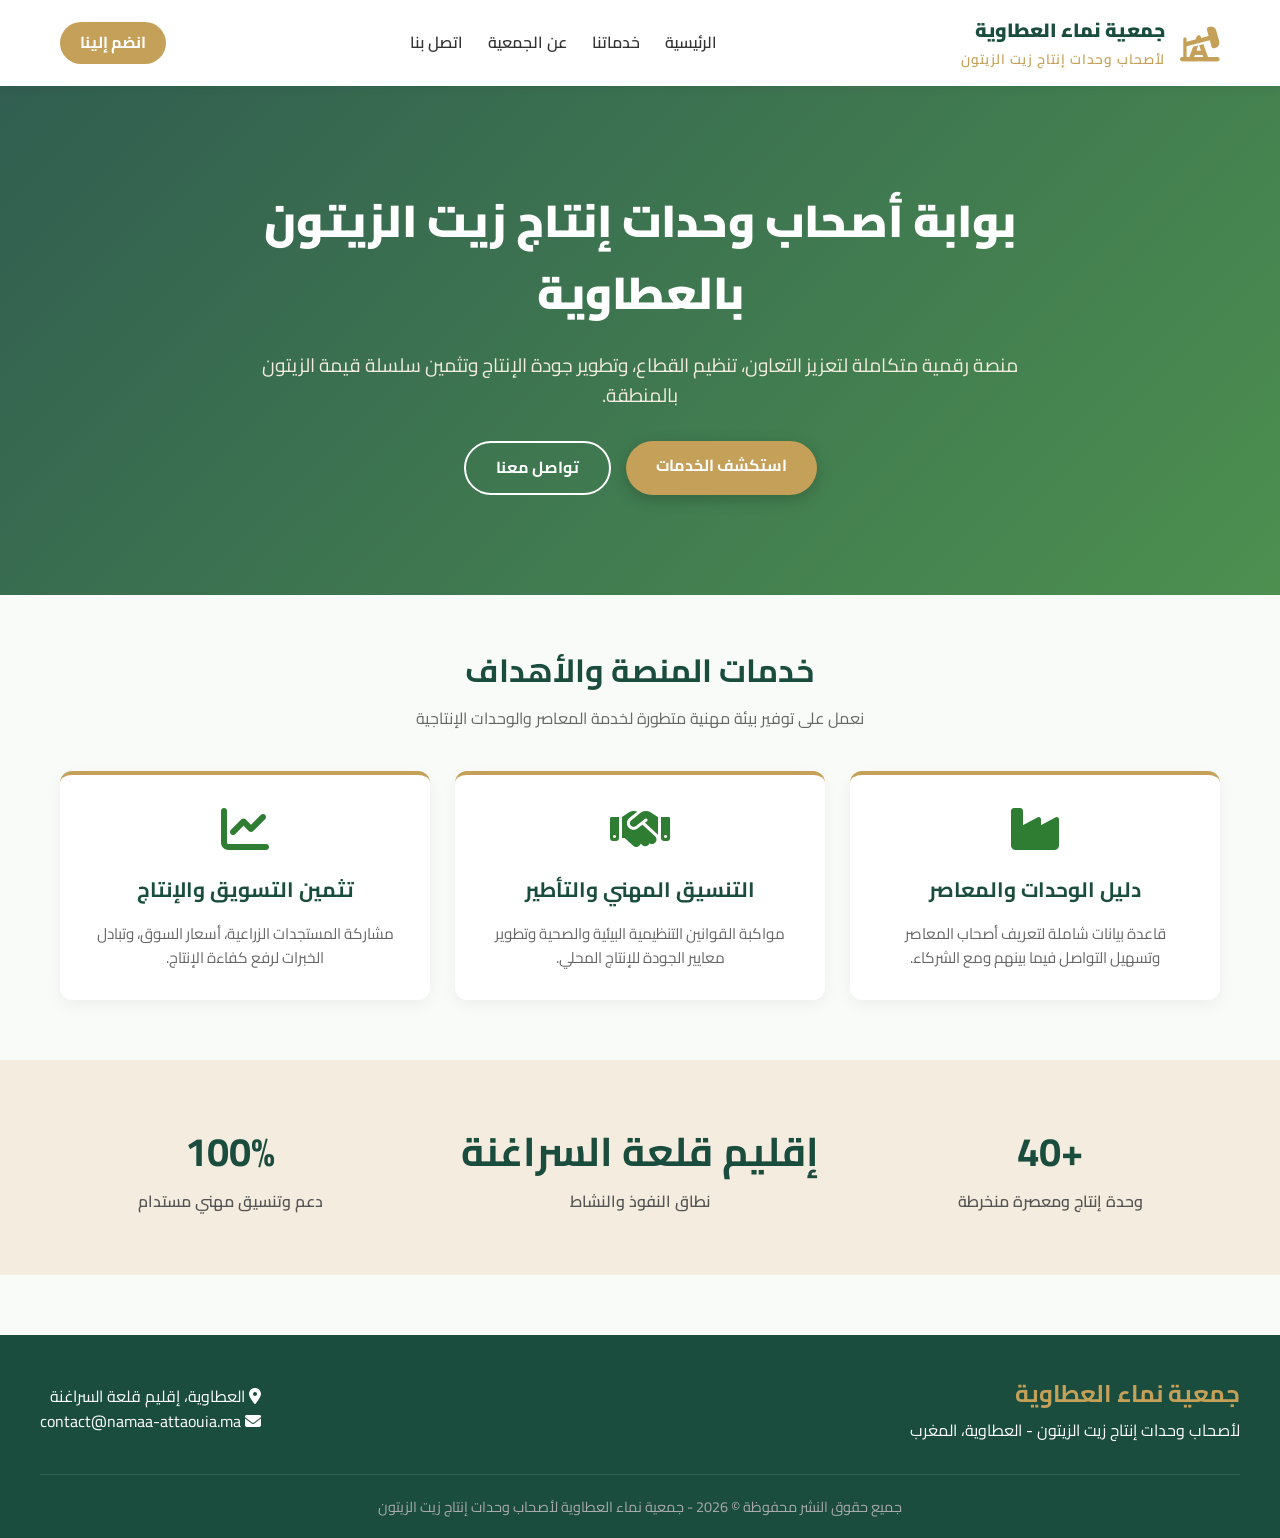
==== index.html @ 3c9af366 "Create index.html" ====
<!DOCTYPE html>
<html lang="ar" dir="rtl">
<head>
    <meta charset="UTF-8">
    <meta name="viewport" content="width=device-width, initial-scale=1.0">
    <title>جمعية نماء العطاوية لأصحاب وحدات إنتاج زيت الزيتون</title>
    <!-- مكتبة الأيقونات FontAwesome -->
    <link rel="stylesheet" href="https://cdnjs.cloudflare.com/ajax/libs/font-awesome/6.4.0/css/all.min.css">
    <!-- خطوط جوجل العربية (Cairo) -->
    <link href="https://fonts.googleapis.com/css2?family=Cairo:wght@400;600;700;900&display=swap" rel="stylesheet">
    <style>
        :root {
            --primary-green: #1b4d3e;
            --light-green: #2e7d32;
            --accent-gold: #c5a059;
            --light-gold: #f4ecdf;
            --bg-light: #f9fbf9;
            --text-dark: #333333;
            --white: #ffffff;
        }

        * {
            margin: 0;
            padding: 0;
            box-sizing: border-box;
            font-family: 'Cairo', sans-serif;
        }

        body {
            background-color: var(--bg-light);
            color: var(--text-dark);
            line-height: 1.6;
        }

        /* شريط التنقل العلوي */
        header {
            background: var(--white);
            box-shadow: 0 2px 10px rgba(0,0,0,0.05);
            position: sticky;
            top: 0;
            z-index: 1000;
        }

        .navbar {
            max-width: 1200px;
            margin: 0 auto;
            display: flex;
            justify-content: space-between;
            align-items: center;
            padding: 15px 20px;
        }

        .logo-area {
            display: flex;
            align-items: center;
            gap: 15px;
        }

        .logo-icon {
            font-size: 2.2rem;
            color: var(--accent-gold);
        }

        .logo-text h1 {
            font-size: 1.2rem;
            color: var(--primary-green);
            font-weight: 900;
        }

        .logo-text span {
            font-size: 0.85rem;
            color: var(--accent-gold);
            font-weight: 600;
            letter-spacing: 1px;
        }

        .nav-links {
            display: flex;
            list-style: none;
            gap: 25px;
        }

        .nav-links a {
            text-decoration: none;
            color: var(--text-dark);
            font-weight: 600;
            transition: color 0.3s;
        }

        .nav-links a:hover {
            color: var(--accent-gold);
        }

        .cta-btn {
            background-color: var(--accent-gold);
            color: var(--white);
            padding: 8px 20px;
            border-radius: 25px;
            text-decoration: none;
            font-weight: 700;
            transition: background 0.3s;
        }

        .cta-btn:hover {
            background-color: #b08d46;
        }

        /* قسم الواجهة الرئيسية (Hero Section) */
        .hero {
            background: linear-gradient(135deg, rgba(27, 77, 62, 0.9), rgba(46, 125, 50, 0.85)), url('https://images.unsplash.com/photo-1474979266404-7eaacbcd87c5?auto=format&fit=crop&w=1200&q=80') center/cover;
            color: var(--white);
            padding: 100px 20px;
            text-align: center;
        }

        .hero-content {
            max-width: 800px;
            margin: 0 auto;
        }

        .hero-content h2 {
            font-size: 2.8rem;
            margin-bottom: 20px;
            font-weight: 900;
        }

        .hero-content p {
            font-size: 1.2rem;
            margin-bottom: 30px;
            color: var(--light-gold);
        }

        .hero-buttons {
            display: flex;
            justify-content: center;
            gap: 15px;
        }

        .btn-main {
            background-color: var(--accent-gold);
            color: var(--white);
            padding: 12px 30px;
            border-radius: 30px;
            text-decoration: none;
            font-weight: 700;
            box-shadow: 0 4px 15px rgba(0,0,0,0.2);
        }

        .btn-sec {
            background-color: transparent;
            border: 2px solid var(--white);
            color: var(--white);
            padding: 12px 30px;
            border-radius: 30px;
            text-decoration: none;
            font-weight: 700;
        }

        /* قسم الخدمات والأقسام */
        .container {
            max-width: 1200px;
            margin: 50px auto;
            padding: 0 20px;
        }

        .section-title {
            text-align: center;
            margin-bottom: 40px;
        }

        .section-title h3 {
            font-size: 2rem;
            color: var(--primary-green);
            margin-bottom: 10px;
        }

        .section-title p {
            color: #666;
        }

        .grid-cards {
            display: grid;
            grid-template-columns: repeat(auto-fit, minmax(280px, 1fr));
            gap: 25px;
        }

        .card {
            background: var(--white);
            padding: 30px;
            border-radius: 12px;
            box-shadow: 0 5px 15px rgba(0,0,0,0.05);
            text-align: center;
            transition: transform 0.3s, box-shadow 0.3s;
            border-top: 4px solid var(--accent-gold);
        }

        .card:hover {
            transform: translateY(-5px);
            box-shadow: 0 8px 25px rgba(0,0,0,0.1);
        }

        .card i {
            font-size: 3rem;
            color: var(--light-green);
            margin-bottom: 20px;
        }

        .card h4 {
            font-size: 1.3rem;
            color: var(--primary-green);
            margin-bottom: 15px;
        }

        .card p {
            color: #666;
            font-size: 0.95rem;
        }

        /* قسم الإحصائيات والأخبار */
        .stats-section {
            background-color: var(--light-gold);
            padding: 60px 20px;
            margin-top: 60px;
            text-align: center;
        }

        .stats-grid {
            max-width: 1200px;
            margin: 0 auto;
            display: grid;
            grid-template-columns: repeat(auto-fit, minmax(200px, 1fr));
            gap: 30px;
        }

        .stat-item h3 {
            font-size: 2.5rem;
            color: var(--primary-green);
            margin-bottom: 5px;
        }

        .stat-item p {
            color: #555;
            font-weight: 600;
        }

        /* التذييل (Footer) */
        footer {
            background-color: var(--primary-green);
            color: var(--white);
            padding: 40px 20px 20px;
            margin-top: 60px;
        }

        .footer-content {
            max-width: 1200px;
            margin: 0 auto;
            display: flex;
            justify-content: space-between;
            align-items: center;
            flex-wrap: wrap;
            gap: 20px;
            border-bottom: 1px solid rgba(255,255,255,0.1);
            padding-bottom: 30px;
        }

        .footer-logo h2 {
            color: var(--accent-gold);
            margin-bottom: 5px;
        }

        .footer-bottom {
            text-align: center;
            padding-top: 20px;
            font-size: 0.9rem;
            color: #aaa;
        }
    </style>
</head>
<body>

    <!-- شريط التنقل -->
    <header>
        <div class="navbar">
            <div class="logo-area">
                <i class="fa-solid fa-oil-well logo-icon"></i>
                <div class="logo-text">
                    <h1>جمعية نماء العطاوية</h1>
                    <span>لأصحاب وحدات إنتاج زيت الزيتون</span>
                </div>
            </div>
            <ul class="nav-links">
                <li><a href="#">الرئيسية</a></li>
                <li><a href="#services">خدماتنا</a></li>
                <li><a href="#about">عن الجمعية</a></li>
                <li><a href="#contact">اتصل بنا</a></li>
            </ul>
            <a href="#contact" class="cta-btn">انضم إلينا</a>
        </div>
    </header>

    <!-- الواجهة الرئيسية -->
    <section class="hero">
        <div class="hero-content">
            <h2>بوابة أصحاب وحدات إنتاج زيت الزيتون بالعطاوية</h2>
            <p>منصة رقمية متكاملة لتعزيز التعاون، تنظيم القطاع، وتطوير جودة الإنتاج وتثمين سلسلة قيمة الزيتون بالمنطقة.</p>
            <div class="hero-buttons">
                <a href="#services" class="btn-main">استكشف الخدمات</a>
                <a href="#contact" class="btn-sec">تواصل معنا</a>
            </div>
        </div>
    </section>

    <!-- الأقسام والخدمات -->
    <div class="container" id="services">
        <div class="section-title">
            <h3>خدمات المنصة والأهداف</h3>
            <p>نعمل على توفير بيئة مهنية متطورة لخدمة المعاصر والوحدات الإنتاجية</p>
        </div>
        <div class="grid-cards">
            <div class="card">
                <i class="fa-solid fa-industry"></i>
                <h4>دليل الوحدات والمعاصر</h4>
                <p>قاعدة بيانات شاملة لتعريف أصحاب المعاصر وتسهيل التواصل فيما بينهم ومع الشركاء.</p>
            </div>
            <div class="card">
                <i class="fa-solid fa-handshake"></i>
                <h4>التنسيق المهني والتأطير</h4>
                <p>مواكبة القوانين التنظيمية البيئية والصحية وتطوير معايير الجودة للإنتاج المحلي.</p>
            </div>
            <div class="card">
                <i class="fa-solid fa-chart-line"></i>
                <h4>تثمين التسويق والإنتاج</h4>
                <p>مشاركة المستجدات الزراعية، أسعار السوق، وتبادل الخبرات لرفع كفاءة الإنتاج.</p>
            </div>
        </div>
    </div>

    <!-- قسم الإحصائيات -->
    <div class="stats-section">
        <div class="stats-grid">
            <div class="stat-item">
                <h3>+40</h3>
                <p>وحدة إنتاج ومعصرة منخرطة</p>
            </div>
            <div class="stat-item">
                <h3>إقليم قلعة السراغنة</h3>
                <p>نطاق النفوذ والنشاط</p>
            </div>
            <div class="stat-item">
                <h3>100%</h3>
                <p>دعم وتنسيق مهني مستدام</p>
            </div>
        </div>
    </div>

    <!-- التذييل -->
    <footer>
        <div class="footer-content" id="contact">
            <div class="footer-logo">
                <h2>جمعية نماء العطاوية</h2>
                <p>لأصحاب وحدات إنتاج زيت الزيتون - العطاوية، المغرب</p>
            </div>
            <div>
                <p><i class="fa-solid fa-location-dot"></i> العطاوية، إقليم قلعة السراغنة</p>
                <p><i class="fa-solid fa-envelope"></i> contact@namaa-attaouia.ma</p>
            </div>
        </div>
        <div class="footer-bottom">
            <p>جميع حقوق النشر محفوظة © 2026 - جمعية نماء العطاوية لأصحاب وحدات إنتاج زيت الزيتون</p>
        </div>
    </footer>

</body>
</html>
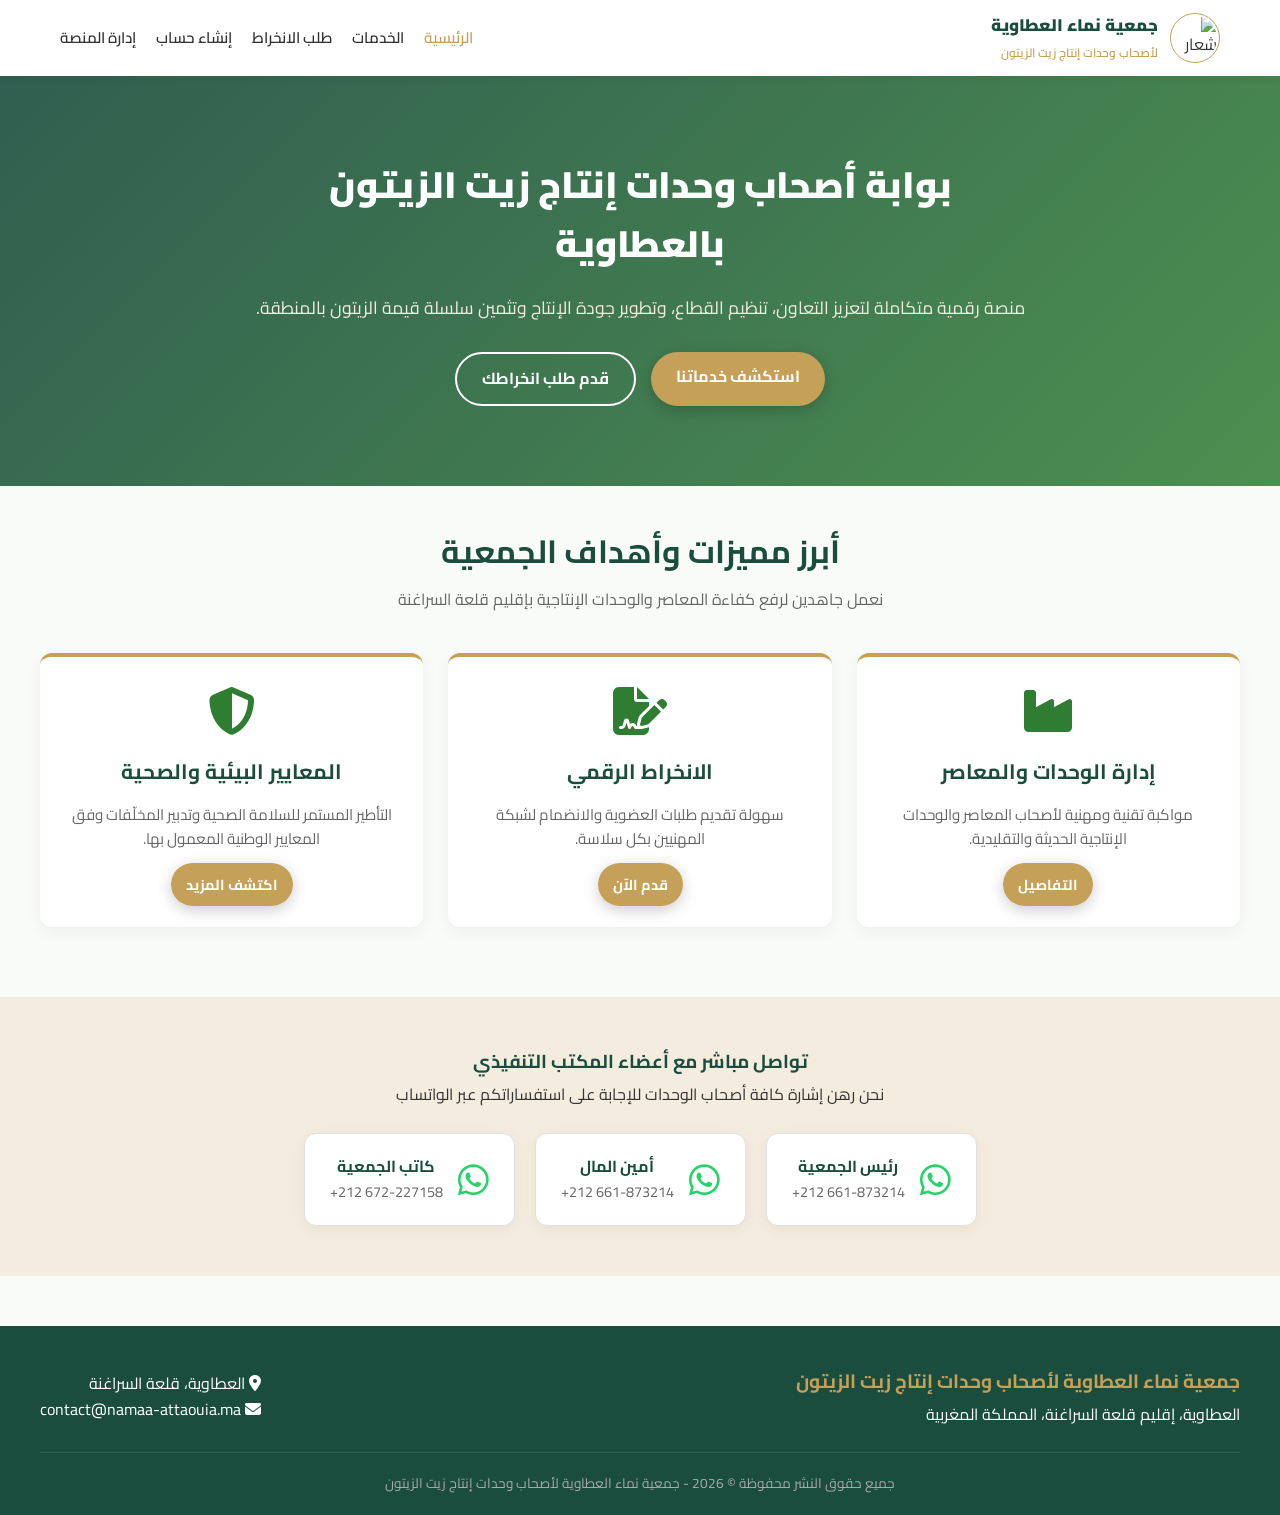
==== commit 51e1e7e6: "Update index.html" ====
--- a/index.html
+++ b/index.html
@@ -17,6 +17,7 @@
             --bg-light: #f9fbf9;
             --text-dark: #333333;
             --white: #ffffff;
+            --whatsapp-color: #25d366;
         }
 
         * {
@@ -24,6 +25,7 @@
             padding: 0;
             box-sizing: border-box;
             font-family: 'Cairo', sans-serif;
+            scroll-behavior: smooth;
         }
 
         body {
@@ -47,69 +49,80 @@
             display: flex;
             justify-content: space-between;
             align-items: center;
-            padding: 15px 20px;
+            padding: 12px 20px;
         }
 
         .logo-area {
             display: flex;
             align-items: center;
-            gap: 15px;
-        }
-
-        .logo-icon {
-            font-size: 2.2rem;
-            color: var(--accent-gold);
+            gap: 12px;
+        }
+
+        .logo-img {
+            width: 50px;
+            height: 50px;
+            object-fit: contain;
+            border-radius: 50%;
+            background: #fff;
+            padding: 2px;
+            border: 1px solid var(--accent-gold);
         }
 
         .logo-text h1 {
-            font-size: 1.2rem;
+            font-size: 1.05rem;
             color: var(--primary-green);
             font-weight: 900;
         }
 
         .logo-text span {
-            font-size: 0.85rem;
+            font-size: 0.75rem;
             color: var(--accent-gold);
             font-weight: 600;
-            letter-spacing: 1px;
         }
 
         .nav-links {
             display: flex;
             list-style: none;
-            gap: 25px;
+            gap: 20px;
+            align-items: center;
         }
 
         .nav-links a {
             text-decoration: none;
             color: var(--text-dark);
             font-weight: 600;
+            font-size: 0.95rem;
             transition: color 0.3s;
-        }
-
-        .nav-links a:hover {
+            cursor: pointer;
+        }
+
+        .nav-links a:hover, .nav-links a.active {
             color: var(--accent-gold);
         }
 
-        .cta-btn {
-            background-color: var(--accent-gold);
-            color: var(--white);
-            padding: 8px 20px;
-            border-radius: 25px;
-            text-decoration: none;
-            font-weight: 700;
-            transition: background 0.3s;
-        }
-
-        .cta-btn:hover {
-            background-color: #b08d46;
+        .menu-toggle {
+            display: none;
+            font-size: 1.5rem;
+            color: var(--primary-green);
+            cursor: pointer;
+        }
+
+        /* حاوية الصفحات (SPA View System) */
+        .page-section {
+            display: none;
+            padding: 30px 20px;
+            min-height: 70vh;
+        }
+
+        .page-section.active {
+            display: block;
         }
 
         /* قسم الواجهة الرئيسية (Hero Section) */
         .hero {
             background: linear-gradient(135deg, rgba(27, 77, 62, 0.9), rgba(46, 125, 50, 0.85)), url('https://images.unsplash.com/photo-1474979266404-7eaacbcd87c5?auto=format&fit=crop&w=1200&q=80') center/cover;
             color: var(--white);
-            padding: 100px 20px;
+            padding: 80px 20px;
             text-align: center;
         }
 
@@ -119,13 +132,13 @@
         }
 
         .hero-content h2 {
-            font-size: 2.8rem;
+            font-size: 2.3rem;
             margin-bottom: 20px;
             font-weight: 900;
         }
 
         .hero-content p {
-            font-size: 1.2rem;
+            font-size: 1.1rem;
             margin-bottom: 30px;
             color: var(--light-gold);
         }
@@ -134,33 +147,43 @@
             display: flex;
             justify-content: center;
             gap: 15px;
+            flex-wrap: wrap;
         }
 
         .btn-main {
             background-color: var(--accent-gold);
             color: var(--white);
-            padding: 12px 30px;
+            padding: 12px 25px;
             border-radius: 30px;
             text-decoration: none;
             font-weight: 700;
             box-shadow: 0 4px 15px rgba(0,0,0,0.2);
+            transition: 0.3s;
+        }
+
+        .btn-main:hover {
+            background-color: #b08d46;
         }
 
         .btn-sec {
             background-color: transparent;
             border: 2px solid var(--white);
             color: var(--white);
-            padding: 12px 30px;
+            padding: 12px 25px;
             border-radius: 30px;
             text-decoration: none;
             font-weight: 700;
-        }
-
-        /* قسم الخدمات والأقسام */
+            transition: 0.3s;
+        }
+
+        .btn-sec:hover {
+            background-color: rgba(255,255,255,0.1);
+        }
+
+        /* الأقسام والبطاقات */
         .container {
             max-width: 1200px;
-            margin: 50px auto;
-            padding: 0 20px;
+            margin: 0 auto;
         }
 
         .section-title {
@@ -214,41 +237,184 @@
         .card p {
             color: #666;
             font-size: 0.95rem;
-        }
-
-        /* قسم الإحصائيات والأخبار */
-        .stats-section {
-            background-color: var(--light-gold);
-            padding: 60px 20px;
-            margin-top: 60px;
-            text-align: center;
-        }
-
-        .stats-grid {
+            margin-bottom: 20px;
+        }
+
+        /* النماذج (Forms) لطلب الانخراط وإنشاء الحساب */
+        .form-box {
+            max-width: 650px;
+            margin: 0 auto;
+            background: var(--white);
+            padding: 40px;
+            border-radius: 15px;
+            box-shadow: 0 5px 20px rgba(0,0,0,0.08);
+            border-top: 5px solid var(--primary-green);
+        }
+
+        .form-group {
+            margin-bottom: 20px;
+            text-align: right;
+        }
+
+        .form-group label {
+            display: block;
+            margin-bottom: 8px;
+            font-weight: 700;
+            color: var(--primary-green);
+        }
+
+        .form-group input, .form-group select, .form-group textarea {
+            width: 100%;
+            padding: 12px;
+            border: 1px solid #ccc;
+            border-radius: 8px;
+            font-size: 1rem;
+            outline: none;
+            transition: border-color 0.3s;
+        }
+
+        .form-group input:focus, .form-group select:focus, .form-group textarea:focus {
+            border-color: var(--accent-gold);
+        }
+
+        .submit-btn {
+            background-color: var(--primary-green);
+            color: var(--white);
+            border: none;
+            width: 100%;
+            padding: 14px;
+            font-size: 1.1rem;
+            font-weight: 700;
+            border-radius: 8px;
+            cursor: pointer;
+            transition: background 0.3s;
+        }
+
+        .submit-btn:hover {
+            background-color: var(--light-green);
+        }
+
+        /* لوحة التحكم والإدارة */
+        .admin-dashboard {
             max-width: 1200px;
             margin: 0 auto;
+        }
+
+        .admin-stats {
             display: grid;
-            grid-template-columns: repeat(auto-fit, minmax(200px, 1fr));
-            gap: 30px;
-        }
-
-        .stat-item h3 {
-            font-size: 2.5rem;
+            grid-template-columns: repeat(auto-fit, minmax(220px, 1fr));
+            gap: 20px;
+            margin-bottom: 30px;
+        }
+
+        .admin-stat-card {
+            background: var(--white);
+            padding: 20px;
+            border-radius: 10px;
+            box-shadow: 0 4px 10px rgba(0,0,0,0.05);
+            border-right: 5px solid var(--accent-gold);
+            text-align: center;
+        }
+
+        .admin-stat-card h4 {
+            font-size: 2rem;
             color: var(--primary-green);
             margin-bottom: 5px;
         }
 
-        .stat-item p {
-            color: #555;
-            font-weight: 600;
-        }
-
-        /* التذييل (Footer) */
+        .table-container {
+            background: var(--white);
+            padding: 20px;
+            border-radius: 10px;
+            box-shadow: 0 4px 10px rgba(0,0,0,0.05);
+            overflow-x: auto;
+        }
+
+        table {
+            width: 100%;
+            border-collapse: collapse;
+            text-align: right;
+            min-width: 600px;
+        }
+
+        table th, table td {
+            padding: 12px 15px;
+            border-bottom: 1px solid #eee;
+        }
+
+        table th {
+            background-color: var(--primary-green);
+            color: var(--white);
+        }
+
+        .badge {
+            padding: 5px 10px;
+            border-radius: 20px;
+            font-size: 0.8rem;
+            font-weight: 700;
+        }
+
+        .badge-success { background: #e8f5e9; color: var(--light-green); }
+        .badge-warning { background: #fffde7; color: #f57f17; }
+
+        /* تواصل واتساب السريع */
+        .whatsapp-section {
+            background-color: var(--light-gold);
+            padding: 50px 20px;
+            margin-top: 40px;
+            text-align: center;
+        }
+
+        .whatsapp-grid {
+            display: flex;
+            justify-content: center;
+            gap: 20px;
+            flex-wrap: wrap;
+            margin-top: 25px;
+        }
+
+        .whatsapp-card {
+            background: var(--white);
+            padding: 20px 25px;
+            border-radius: 12px;
+            box-shadow: 0 4px 15px rgba(0,0,0,0.05);
+            display: flex;
+            align-items: center;
+            gap: 15px;
+            text-decoration: none;
+            color: var(--text-dark);
+            transition: transform 0.3s;
+            border: 1px solid #e0e0e0;
+        }
+
+        .whatsapp-card:hover {
+            transform: translateY(-3px);
+            border-color: var(--whatsapp-color);
+        }
+
+        .whatsapp-card i {
+            font-size: 2.2rem;
+            color: var(--whatsapp-color);
+        }
+
+        .whatsapp-info h5 {
+            font-size: 1rem;
+            color: var(--primary-green);
+        }
+
+        .whatsapp-info span {
+            font-size: 0.9rem;
+            color: #666;
+            direction: ltr;
+            display: inline-block;
+        }
+
+        /* التذييل */
         footer {
             background-color: var(--primary-green);
             color: var(--white);
             padding: 40px 20px 20px;
-            margin-top: 60px;
+            margin-top: 50px;
         }
 
         .footer-content {
@@ -260,108 +426,325 @@
             flex-wrap: wrap;
             gap: 20px;
             border-bottom: 1px solid rgba(255,255,255,0.1);
-            padding-bottom: 30px;
+            padding-bottom: 25px;
         }
 
         .footer-logo h2 {
             color: var(--accent-gold);
             margin-bottom: 5px;
+            font-size: 1.2rem;
         }
 
         .footer-bottom {
             text-align: center;
             padding-top: 20px;
-            font-size: 0.9rem;
+            font-size: 0.85rem;
             color: #aaa;
+        }
+
+        /* توافق تام مع الهواتف الذكية */
+        @media (max-width: 768px) {
+            .nav-links {
+                display: none;
+                flex-direction: column;
+                position: absolute;
+                top: 74px;
+                right: 0;
+                width: 100%;
+                background: var(--white);
+                box-shadow: 0 5px 15px rgba(0,0,0,0.1);
+                padding: 20px 0;
+                text-align: center;
+            }
+
+            .nav-links.active {
+                display: flex;
+            }
+
+            .menu-toggle {
+                display: block;
+            }
+
+            .hero-content h2 {
+                font-size: 1.7rem;
+            }
+
+            .hero-content p {
+                font-size: 0.95rem;
+            }
         }
     </style>
 </head>
 <body>
 
-    <!-- شريط التنقل -->
+    <!-- شريط التنقل العلوي -->
     <header>
         <div class="navbar">
             <div class="logo-area">
-                <i class="fa-solid fa-oil-well logo-icon"></i>
+                <!-- اعتماد لوغو الجمعية الرسمي -->
+                <img src="1000096843.jpg" alt="شعار جمعية نماء العطاوية" class="logo-img">
                 <div class="logo-text">
                     <h1>جمعية نماء العطاوية</h1>
                     <span>لأصحاب وحدات إنتاج زيت الزيتون</span>
                 </div>
             </div>
-            <ul class="nav-links">
-                <li><a href="#">الرئيسية</a></li>
-                <li><a href="#services">خدماتنا</a></li>
-                <li><a href="#about">عن الجمعية</a></li>
-                <li><a href="#contact">اتصل بنا</a></li>
+            <div class="menu-toggle" id="mobile-menu-btn">
+                <i class="fa-solid fa-bars"></i>
+            </div>
+            <ul class="nav-links" id="nav-links">
+                <li><a onclick="switchPage('home')" class="active" id="link-home">الرئيسية</a></li>
+                <li><a onclick="switchPage('services')" id="link-services">الخدمات</a></li>
+                <li><a onclick="switchPage('membership')" id="link-membership">طلب الانخراط</a></li>
+                <li><a onclick="switchPage('register')" id="link-register">إنشاء حساب</a></li>
+                <li><a onclick="switchPage('admin')" id="link-admin">إدارة المنصة</a></li>
             </ul>
-            <a href="#contact" class="cta-btn">انضم إلينا</a>
         </div>
     </header>
 
-    <!-- الواجهة الرئيسية -->
-    <section class="hero">
-        <div class="hero-content">
-            <h2>بوابة أصحاب وحدات إنتاج زيت الزيتون بالعطاوية</h2>
-            <p>منصة رقمية متكاملة لتعزيز التعاون، تنظيم القطاع، وتطوير جودة الإنتاج وتثمين سلسلة قيمة الزيتون بالمنطقة.</p>
-            <div class="hero-buttons">
-                <a href="#services" class="btn-main">استكشف الخدمات</a>
-                <a href="#contact" class="btn-sec">تواصل معنا</a>
+    <!-- 1. صفحة الرئيسية -->
+    <section id="page-home" class="page-section active">
+        <div class="hero" style="margin: -30px -20px 40px -20px;">
+            <div class="hero-content">
+                <h2>بوابة أصحاب وحدات إنتاج زيت الزيتون بالعطاوية</h2>
+                <p>منصة رقمية متكاملة لتعزيز التعاون، تنظيم القطاع، وتطوير جودة الإنتاج وتثمين سلسلة قيمة الزيتون بالمنطقة.</p>
+                <div class="hero-buttons">
+                    <a onclick="switchPage('services')" class="btn-main">استكشف خدماتنا</a>
+                    <a onclick="switchPage('membership')" class="btn-sec">قدم طلب انخراطك</a>
+                </div>
+            </div>
+        </div>
+
+        <div class="container">
+            <div class="section-title">
+                <h3>أبرز مميزات وأهداف الجمعية</h3>
+                <p>نعمل جاهدين لرفع كفاءة المعاصر والوحدات الإنتاجية بإقليم قلعة السراغنة</p>
+            </div>
+            <div class="grid-cards">
+                <div class="card">
+                    <i class="fa-solid fa-industry"></i>
+                    <h4>إدارة الوحدات والمعاصر</h4>
+                    <p>مواكبة تقنية ومهنية لأصحاب المعاصر والوحدات الإنتاجية الحديثة والتقليدية.</p>
+                    <a onclick="switchPage('services')" class="btn-main" style="padding: 8px 15px; font-size: 0.9rem;">التفاصيل</a>
+                </div>
+                <div class="card">
+                    <i class="fa-solid fa-file-signature"></i>
+                    <h4>الانخراط الرقمي</h4>
+                    <p>سهولة تقديم طلبات العضوية والانضمام لشبكة المهنيين بكل سلاسة.</p>
+                    <a onclick="switchPage('membership')" class="btn-main" style="padding: 8px 15px; font-size: 0.9rem;">قدم الآن</a>
+                </div>
+                <div class="card">
+                    <i class="fa-solid fa-shield-halved"></i>
+                    <h4>المعايير البيئية والصحية</h4>
+                    <p>التأطير المستمر للسلامة الصحية وتدبير المخلّفات وفق المعايير الوطنية المعمول بها.</p>
+                    <a onclick="switchPage('services')" class="btn-main" style="padding: 8px 15px; font-size: 0.9rem;">اكتشف المزيد</a>
+                </div>
             </div>
         </div>
     </section>
 
-    <!-- الأقسام والخدمات -->
-    <div class="container" id="services">
-        <div class="section-title">
-            <h3>خدمات المنصة والأهداف</h3>
-            <p>نعمل على توفير بيئة مهنية متطورة لخدمة المعاصر والوحدات الإنتاجية</p>
-        </div>
-        <div class="grid-cards">
-            <div class="card">
-                <i class="fa-solid fa-industry"></i>
-                <h4>دليل الوحدات والمعاصر</h4>
-                <p>قاعدة بيانات شاملة لتعريف أصحاب المعاصر وتسهيل التواصل فيما بينهم ومع الشركاء.</p>
-            </div>
-            <div class="card">
-                <i class="fa-solid fa-handshake"></i>
-                <h4>التنسيق المهني والتأطير</h4>
-                <p>مواكبة القوانين التنظيمية البيئية والصحية وتطوير معايير الجودة للإنتاج المحلي.</p>
-            </div>
-            <div class="card">
-                <i class="fa-solid fa-chart-line"></i>
-                <h4>تثمين التسويق والإنتاج</h4>
-                <p>مشاركة المستجدات الزراعية، أسعار السوق، وتبادل الخبرات لرفع كفاءة الإنتاج.</p>
-            </div>
-        </div>
-    </div>
-
-    <!-- قسم الإحصائيات -->
-    <div class="stats-section">
-        <div class="stats-grid">
-            <div class="stat-item">
-                <h3>+40</h3>
-                <p>وحدة إنتاج ومعصرة منخرطة</p>
-            </div>
-            <div class="stat-item">
-                <h3>إقليم قلعة السراغنة</h3>
-                <p>نطاق النفوذ والنشاط</p>
-            </div>
-            <div class="stat-item">
-                <h3>100%</h3>
-                <p>دعم وتنسيق مهني مستدام</p>
+    <!-- 2. صفحة الخدمات -->
+    <section id="page-services" class="page-section">
+        <div class="container">
+            <div class="section-title">
+                <h3>ملف الخدمات المهنية للوحدات</h3>
+                <p>خدمات مصممة خصيصاً لتطوير أداء وحدات إنتاج زيت الزيتون بالعطاوية</p>
+            </div>
+            <div class="grid-cards">
+                <div class="card">
+                    <i class="fa-solid fa-clipboard-check"></i>
+                    <h4>خدمات التتبع والجودة</h4>
+                    <p>توفير أدلة إرشادية وتتبع مسار الإنتاج من جى الزيتون إلى غاية التعليب والتسويق لضمان الجودة العالية.</p>
+                </div>
+                <div class="card">
+                    <i class="fa-solid fa-handshake-angle"></i>
+                    <h4>الاستشارة التقنية والقانونية</h4>
+                    <p>مواكبة قانونية وإدارية لأرباب المعاصر في تسوية وضعيتهم ومواجهة التحديات الموسمية.</p>
+                </div>
+                <div class="card">
+                    <i class="fa-solid fa-bullhorn"></i>
+                    <h4>التثمين والتسويق الجماعي</h4>
+                    <p>تنظيم لقاءات، معارض، وورشات تكوينية لتسويق زيت الزيتون المحلي إقليمياً ووطنياً.</p>
+                </div>
+                <div class="card">
+                    <i class="fa-solid fa-recycle"></i>
+                    <h4>تدبير النفايات ومخلفات المعاصر (المجانين)</h4>
+                    <p>إيجاد حلول بيئية مستدامة بتنسيق مع السلطات المحلية والجهات المختصة لمعالجة المرجان.</p>
+                </div>
+            </div>
+        </div>
+    </section>
+
+    <!-- 3. صفحة طلب الانخراط -->
+    <section id="page-membership" class="page-section">
+        <div class="container">
+            <div class="section-title">
+                <h3>طلب الانخراط في الجمعية</h3>
+                <p>املأ الاستمارة أدناه للانضمام رسمياً إلى جمعية نماء العطاوية لأصحاب وحدات إنتاج زيت الزيتون</p>
+            </div>
+            <div class="form-box">
+                <form onsubmit="handleMembership(event)">
+                    <div class="form-group">
+                        <label>الاسم الكامل للمسؤول أو الممثل القانوني:</label>
+                        <input type="text" required placeholder="أدخل الاسم الكامل">
+                    </div>
+                    <div class="form-group">
+                        <label>اسم وحدة إنتاج زيت الزيتون (المعصرة):</label>
+                        <input type="text" required placeholder="مثال: معصرة النماء الحديثة">
+                    </div>
+                    <div class="form-group">
+                        <label>رقم الهاتف النقال:</label>
+                        <input type="tel" required placeholder="06XXXXXXXX" style="direction: ltr; text-align: right;">
+                    </div>
+                    <div class="form-group">
+                        <label>المنطقة / الدوار / العنوان بالعطاوية:</label>
+                        <input type="text" required placeholder="أدخل العنوان بالتفصيل">
+                    </div>
+                    <div class="form-group">
+                        <label>نوع وحدة الإنتاج:</label>
+                        <select required>
+                            <option value="">اختر النوع...</option>
+                            <option value="modern">عصرية (مستمر / نصف مستمر)</option>
+                            <option value="traditional">تقليدية (معصرة تقليدية)</option>
+                            <option value="storage">وحدة تخزين وتعبئة</option>
+                        </select>
+                    </div>
+                    <button type="submit" class="submit-btn">إرسال طلب الانخراط</button>
+                </form>
+            </div>
+        </div>
+    </section>
+
+    <!-- 4. صفحة إنشاء حساب داخل المنصة -->
+    <section id="page-register" class="page-section">
+        <div class="container">
+            <div class="section-title">
+                <h3>إنشاء حساب مهني داخل المنصة</h3>
+                <p>أنشئ حسابك الخاص لتتبع خدمات المنصة والاطلاع على المستجدات والتعاميم</p>
+            </div>
+            <div class="form-box">
+                <form onsubmit="handleRegister(event)">
+                    <div class="form-group">
+                        <label>البريد الإلكتروني أو اسم المستخدم:</label>
+                        <input type="email" required placeholder="name@example.com" style="direction: ltr; text-align: right;">
+                    </div>
+                    <div class="form-group">
+                        <label>كلمة المرور:</label>
+                        <input type="password" required placeholder="********">
+                    </div>
+                    <div class="form-group">
+                        <label>تأكيد كلمة المرور:</label>
+                        <input type="password" required placeholder="********">
+                    </div>
+                    <button type="submit" class="submit-btn">تسجيل الحساب الجديد</button>
+                </form>
+            </div>
+        </div>
+    </section>
+
+    <!-- 5. صفحة إدارة المنصة -->
+    <section id="page-admin" class="page-section">
+        <div class="admin-dashboard">
+            <div class="section-title">
+                <h3>لوحة تحكم وإدارة المنصة</h3>
+                <p>متابعة المنخرطين، الإحصائيات، وتسيير طلبات الانخراط الواردة</p>
+            </div>
+            <div class="admin-stats">
+                <div class="admin-stat-card">
+                    <h4>45</h4>
+                    <p>إجمالي الوحدات المنخرطة</p>
+                </div>
+                <div class="admin-stat-card">
+                    <h4>12</h4>
+                    <p>طلبات انخراط جديدة</p>
+                </div>
+                <div class="admin-stat-card">
+                    <h4>38</h4>
+                    <p>المعاصر العصرية النشطة</p>
+                </div>
+            </div>
+            <div class="table-container">
+                <h4 style="margin-bottom: 15px; color: var(--primary-green);">أحدث طلبات الانخراط المسجلة</h4>
+                <table>
+                    <thead>
+                        <tr>
+                            <th>المسؤول</th>
+                            <th>اسم المعصرة / الوحدة</th>
+                            <th>الهاتف</th>
+                            <th>النوع</th>
+                            <th>الحالة</th>
+                        </tr>
+                    </thead>
+                    <tbody>
+                        <tr>
+                            <td>محمد الراجي</td>
+                            <td>معصرة الفلاح الخيرية</td>
+                            <td style="direction: ltr;">+212 661 000 000</td>
+                            <td>عصرية</td>
+                            <td><span class="badge badge-success">مقبول</span></td>
+                        </tr>
+                        <tr>
+                            <td>بوشعيب بنعمر</td>
+                            <td>وحدة الزيتون المبارك</td>
+                            <td style="direction: ltr;">+212 662 111 222</td>
+                            <td>تقليدية</td>
+                            <td><span class="badge badge-warning">قيد المراجعة</span></td>
+                        </tr>
+                        <tr>
+                            <td>حماني العمراني</td>
+                            <td>معصرة العطاوية الكبرى</td>
+                            <td style="direction: ltr;">+212 670 333 444</td>
+                            <td>عصرية</td>
+                            <td><span class="badge badge-success">مقبول</span></td>
+                        </tr>
+                    </tbody>
+                </table>
+            </div>
+        </div>
+    </section>
+
+    <!-- قسم التواصل عبر واتساب مسؤولي الجمعية -->
+    <div class="whatsapp-section">
+        <div class="container">
+            <h3 style="color: var(--primary-green); margin-bottom: 5px;">تواصل مباشر مع أعضاء المكتب التنفيذي</h3>
+            <p>نحن رهن إشارة كافة أصحاب الوحدات للإجابة على استفساراتكم عبر الواتساب</p>
+            <div class="whatsapp-grid">
+                <!-- رئيس الجمعية -->
+                <a href="https://wa.me/212661873214?text=السلام%20عليكم،%20أرغب%20في%20التواصل%20مع%20رئيس%20جمعية%20نماء%20العطاوية" target="_blank" class="whatsapp-card">
+                    <i class="fa-brands fa-whatsapp"></i>
+                    <div class="whatsapp-info">
+                        <h5>رئيس الجمعية</h5>
+                        <span>+212 661-873214</span>
+                    </div>
+                </a>
+                <!-- أمين المال -->
+                <a href="https://wa.me/212661873214?text=السلام%20عليكم،%20أرغب%20في%20التواصل%20مع%20أمين%20مال%20جمعية%20نماء%20العطاوية" target="_blank" class="whatsapp-card">
+                    <i class="fa-brands fa-whatsapp"></i>
+                    <div class="whatsapp-info">
+                        <h5>أمين المال</h5>
+                        <span>+212 661-873214</span>
+                    </div>
+                </a>
+                <!-- كاتب الجمعية -->
+                <a href="https://wa.me/212672227158?text=السلام%20عليكم،%20أرغب%20في%20التواصل%20مع%20كاتب%20جمعية%20نماء%20العطاوية" target="_blank" class="whatsapp-card">
+                    <i class="fa-brands fa-whatsapp"></i>
+                    <div class="whatsapp-info">
+                        <h5>كاتب الجمعية</h5>
+                        <span>+212 672-227158</span>
+                    </div>
+                </a>
             </div>
         </div>
     </div>
 
     <!-- التذييل -->
     <footer>
-        <div class="footer-content" id="contact">
+        <div class="footer-content">
             <div class="footer-logo">
-                <h2>جمعية نماء العطاوية</h2>
-                <p>لأصحاب وحدات إنتاج زيت الزيتون - العطاوية، المغرب</p>
+                <h2>جمعية نماء العطاوية لأصحاب وحدات إنتاج زيت الزيتون</h2>
+                <p>العطاوية، إقليم قلعة السراغنة، المملكة المغربية</p>
             </div>
             <div>
-                <p><i class="fa-solid fa-location-dot"></i> العطاوية، إقليم قلعة السراغنة</p>
+                <p><i class="fa-solid fa-location-dot"></i> العطاوية، قلعة السراغنة</p>
                 <p><i class="fa-solid fa-envelope"></i> contact@namaa-attaouia.ma</p>
             </div>
         </div>
@@ -370,5 +753,51 @@
         </div>
     </footer>
 
+    <!-- سكربت التنقل الديناميكي وتفاعل الهواتف -->
+    <script>
+        // تبديل الصفحات ديناميكياً داخل نفس الملف (SPA)
+        function switchPage(pageId) {
+            // إخفاء جميع الصفحات
+            const pages = document.querySelectorAll('.page-section');
+            pages.forEach(p => p.classList.remove('active'));
+
+            // إزالة الـ active من الروابط
+            const links = document.querySelectorAll('.nav-links a');
+            links.forEach(l => l.classList.remove('active'));
+
+            // إظهار الصفحة المطلوبة
+            document.getElementById('page-' + pageId).classList.add('active');
+            document.getElementById('link-' + pageId).classList.add('active');
+
+            // إغلاق القائمة في الجوال بعد النقر
+            document.getElementById('nav-links').classList.remove('active');
+
+            // التمرير لأعلى الصفحة
+            window.scrollTo({ top: 0, behavior: 'smooth' });
+        }
+
+        // تفعيل قائمة الجوال (Hamburger Menu)
+        const mobileMenuBtn = document.getElementById('mobile-menu-btn');
+        const navLinks = document.getElementById('nav-links');
+
+        mobileMenuBtn.addEventListener('click', () => {
+            navLinks.classList.toggle('active');
+        });
+
+        // رسائل التنبيه للنماذج
+        function handleMembership(e) {
+            e.preventDefault();
+            alert('تم إرسال طلب انخراطكم بنجاح! سيتم التواصل معكم من طرف أمانة الجمعية قريباً.');
+            e.target.reset();
+            switchPage('home');
+        }
+
+        function handleRegister(e) {
+            e.preventDefault();
+            alert('تم إنشاء الحساب المهني بنجاح! يمكنك الآن الاستفادة من خدمات المنصة.');
+            e.target.reset();
+            switchPage('home');
+        }
+    </script>
 </body>
 </html>
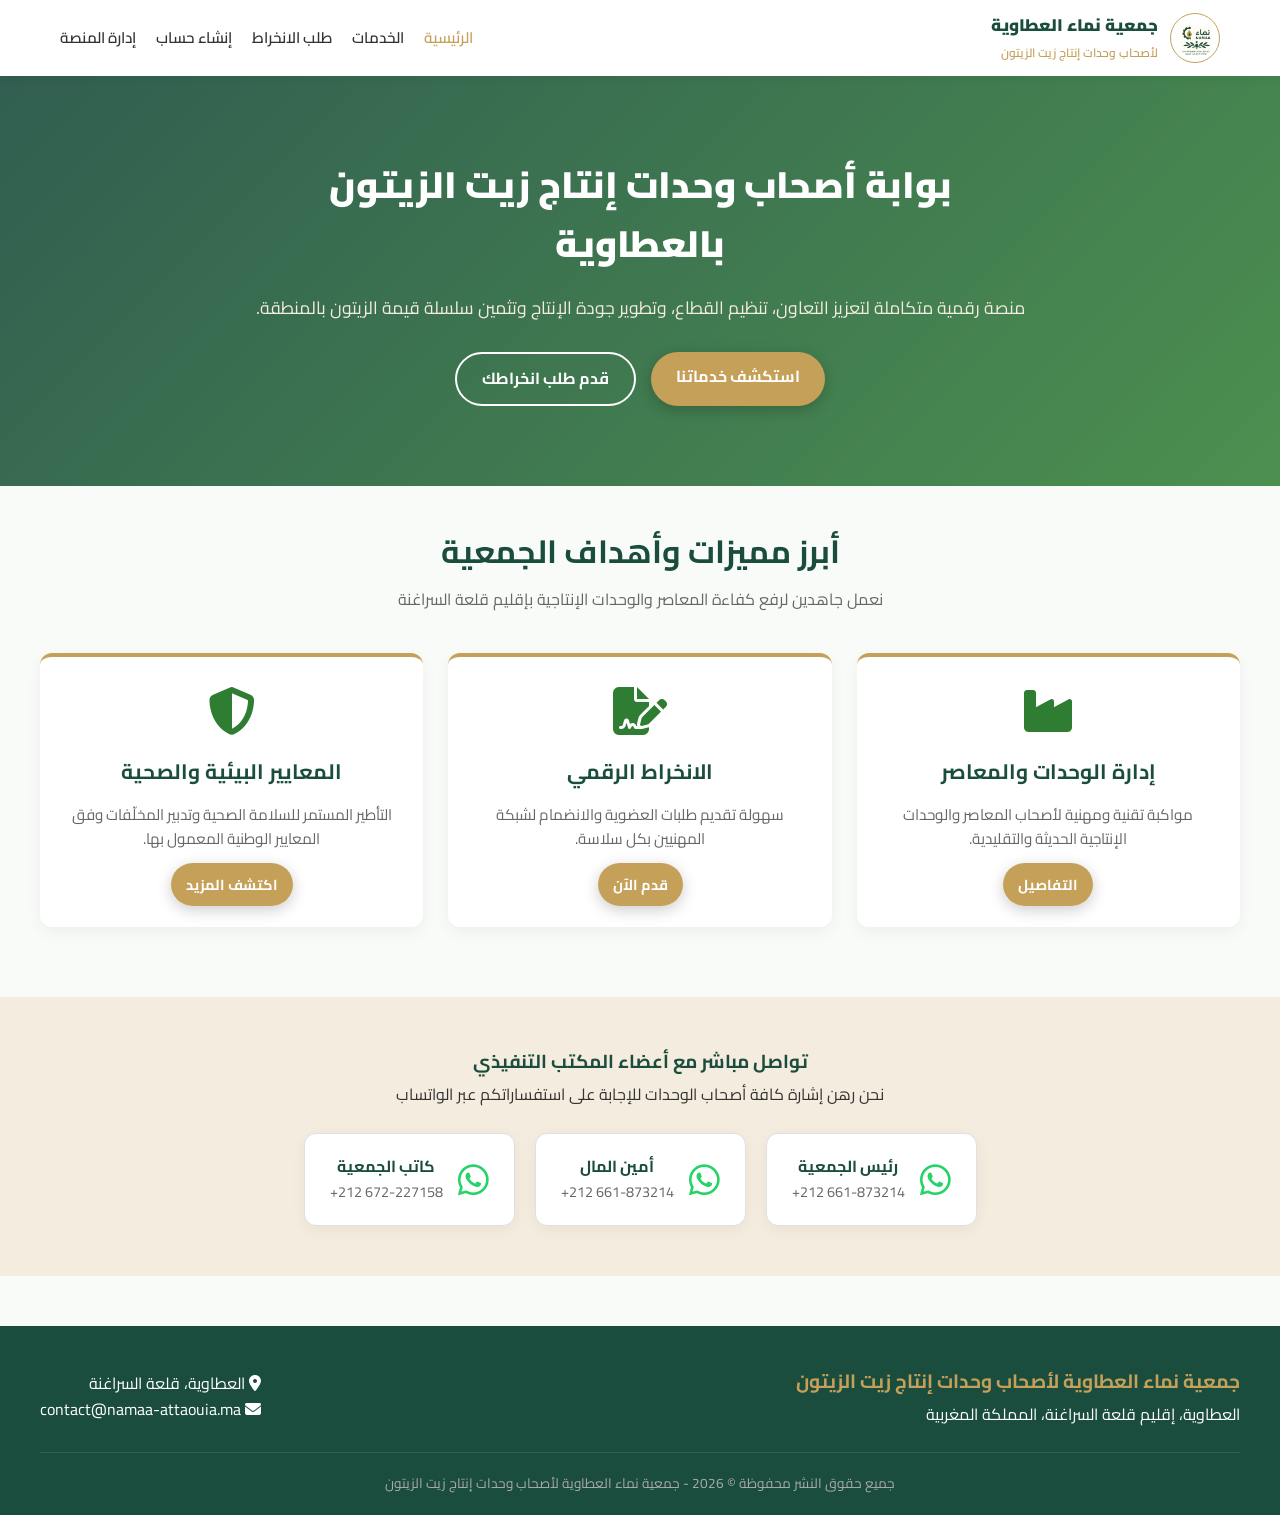
==== commit 7c1f2a22: "Update index.html" ====
--- a/index.html
+++ b/index.html
@@ -553,7 +553,7 @@
                 <div class="card">
                     <i class="fa-solid fa-clipboard-check"></i>
                     <h4>خدمات التتبع والجودة</h4>
-                    <p>توفير أدلة إرشادية وتتبع مسار الإنتاج من جى الزيتون إلى غاية التعليب والتسويق لضمان الجودة العالية.</p>
+                    <p>توفير أدلة إرشادية وتتبع مسار الإنتاج من جني الزيتون إلى غاية التعليب والتسويق لضمان الجودة العالية.</p>
                 </div>
                 <div class="card">
                     <i class="fa-solid fa-handshake-angle"></i>
@@ -567,7 +567,7 @@
                 </div>
                 <div class="card">
                     <i class="fa-solid fa-recycle"></i>
-                    <h4>تدبير النفايات ومخلفات المعاصر (المجانين)</h4>
+                    <h4>تدبير النفايات ومخلفات المعاصر (المرجان)</h4>
                     <p>إيجاد حلول بيئية مستدامة بتنسيق مع السلطات المحلية والجهات المختصة لمعالجة المرجان.</p>
                 </div>
             </div>
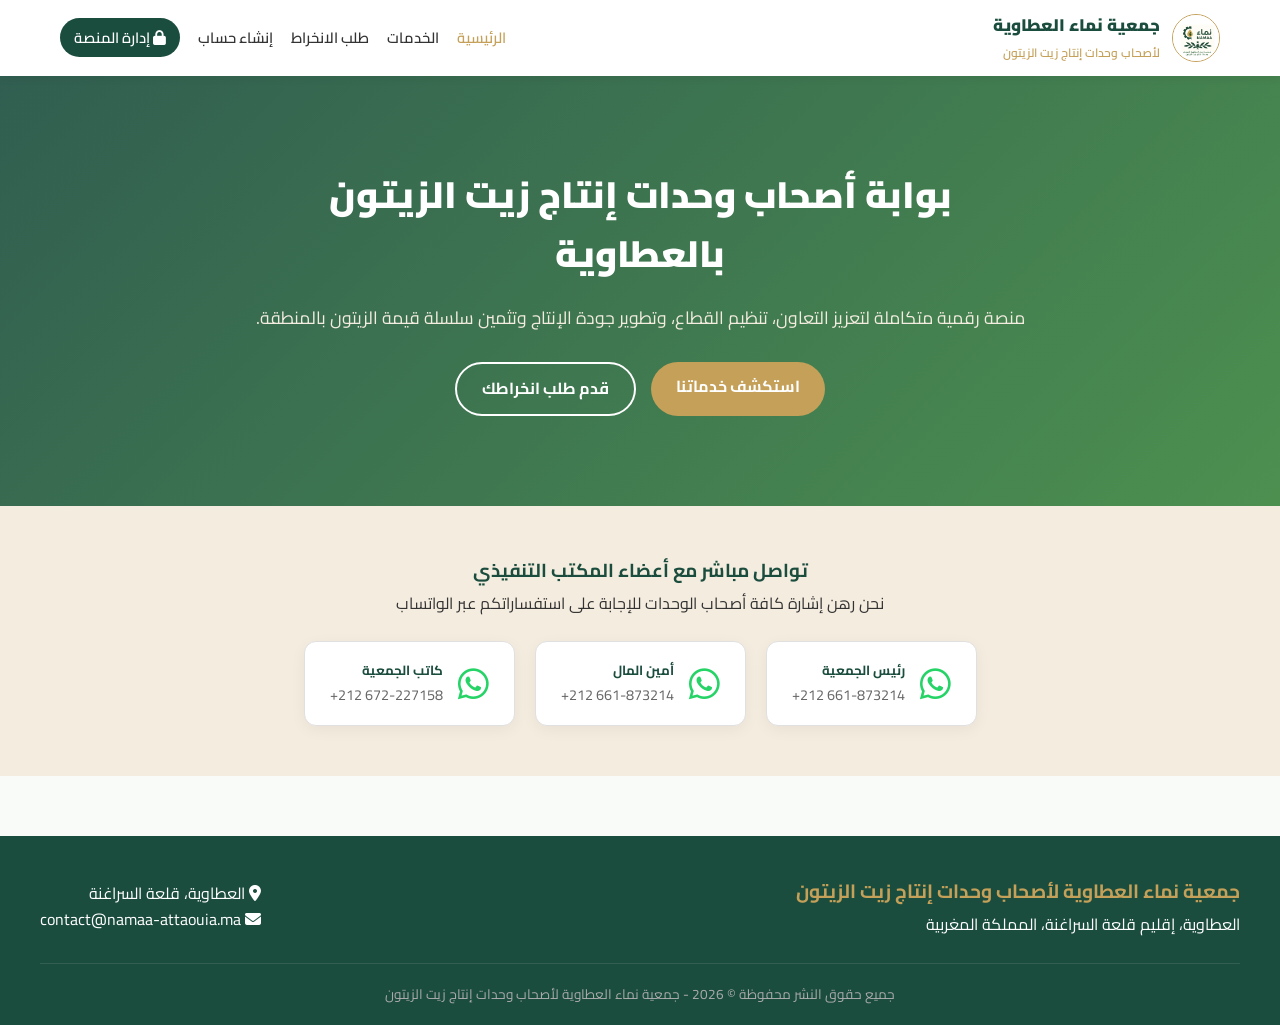
==== commit 68e5cc67: "Update index.html" ====
--- a/index.html
+++ b/index.html
@@ -4,739 +4,74 @@
     <meta charset="UTF-8">
     <meta name="viewport" content="width=device-width, initial-scale=1.0">
     <title>جمعية نماء العطاوية لأصحاب وحدات إنتاج زيت الزيتون</title>
-    <!-- مكتبة الأيقونات FontAwesome -->
     <link rel="stylesheet" href="https://cdnjs.cloudflare.com/ajax/libs/font-awesome/6.4.0/css/all.min.css">
-    <!-- خطوط جوجل العربية (Cairo) -->
     <link href="https://fonts.googleapis.com/css2?family=Cairo:wght@400;600;700;900&display=swap" rel="stylesheet">
-    <style>
-        :root {
-            --primary-green: #1b4d3e;
-            --light-green: #2e7d32;
-            --accent-gold: #c5a059;
-            --light-gold: #f4ecdf;
-            --bg-light: #f9fbf9;
-            --text-dark: #333333;
-            --white: #ffffff;
-            --whatsapp-color: #25d366;
-        }
-
-        * {
-            margin: 0;
-            padding: 0;
-            box-sizing: border-box;
-            font-family: 'Cairo', sans-serif;
-            scroll-behavior: smooth;
-        }
-
-        body {
-            background-color: var(--bg-light);
-            color: var(--text-dark);
-            line-height: 1.6;
-        }
-
-        /* شريط التنقل العلوي */
-        header {
-            background: var(--white);
-            box-shadow: 0 2px 10px rgba(0,0,0,0.05);
-            position: sticky;
-            top: 0;
-            z-index: 1000;
-        }
-
-        .navbar {
-            max-width: 1200px;
-            margin: 0 auto;
-            display: flex;
-            justify-content: space-between;
-            align-items: center;
-            padding: 12px 20px;
-        }
-
-        .logo-area {
-            display: flex;
-            align-items: center;
-            gap: 12px;
-        }
-
-        .logo-img {
-            width: 50px;
-            height: 50px;
-            object-fit: contain;
-            border-radius: 50%;
-            background: #fff;
-            padding: 2px;
-            border: 1px solid var(--accent-gold);
-        }
-
-        .logo-text h1 {
-            font-size: 1.05rem;
-            color: var(--primary-green);
-            font-weight: 900;
-        }
-
-        .logo-text span {
-            font-size: 0.75rem;
-            color: var(--accent-gold);
-            font-weight: 600;
-        }
-
-        .nav-links {
-            display: flex;
-            list-style: none;
-            gap: 20px;
-            align-items: center;
-        }
-
-        .nav-links a {
-            text-decoration: none;
-            color: var(--text-dark);
-            font-weight: 600;
-            font-size: 0.95rem;
-            transition: color 0.3s;
-            cursor: pointer;
-        }
-
-        .nav-links a:hover, .nav-links a.active {
-            color: var(--accent-gold);
-        }
-
-        .menu-toggle {
-            display: none;
-            font-size: 1.5rem;
-            color: var(--primary-green);
-            cursor: pointer;
-        }
-
-        /* حاوية الصفحات (SPA View System) */
-        .page-section {
-            display: none;
-            padding: 30px 20px;
-            min-height: 70vh;
-        }
-
-        .page-section.active {
-            display: block;
-        }
-
-        /* قسم الواجهة الرئيسية (Hero Section) */
-        .hero {
-            background: linear-gradient(135deg, rgba(27, 77, 62, 0.9), rgba(46, 125, 50, 0.85)), url('https://images.unsplash.com/photo-1474979266404-7eaacbcd87c5?auto=format&fit=crop&w=1200&q=80') center/cover;
-            color: var(--white);
-            padding: 80px 20px;
-            text-align: center;
-        }
-
-        .hero-content {
-            max-width: 800px;
-            margin: 0 auto;
-        }
-
-        .hero-content h2 {
-            font-size: 2.3rem;
-            margin-bottom: 20px;
-            font-weight: 900;
-        }
-
-        .hero-content p {
-            font-size: 1.1rem;
-            margin-bottom: 30px;
-            color: var(--light-gold);
-        }
-
-        .hero-buttons {
-            display: flex;
-            justify-content: center;
-            gap: 15px;
-            flex-wrap: wrap;
-        }
-
-        .btn-main {
-            background-color: var(--accent-gold);
-            color: var(--white);
-            padding: 12px 25px;
-            border-radius: 30px;
-            text-decoration: none;
-            font-weight: 700;
-            box-shadow: 0 4px 15px rgba(0,0,0,0.2);
-            transition: 0.3s;
-        }
-
-        .btn-main:hover {
-            background-color: #b08d46;
-        }
-
-        .btn-sec {
-            background-color: transparent;
-            border: 2px solid var(--white);
-            color: var(--white);
-            padding: 12px 25px;
-            border-radius: 30px;
-            text-decoration: none;
-            font-weight: 700;
-            transition: 0.3s;
-        }
-
-        .btn-sec:hover {
-            background-color: rgba(255,255,255,0.1);
-        }
-
-        /* الأقسام والبطاقات */
-        .container {
-            max-width: 1200px;
-            margin: 0 auto;
-        }
-
-        .section-title {
-            text-align: center;
-            margin-bottom: 40px;
-        }
-
-        .section-title h3 {
-            font-size: 2rem;
-            color: var(--primary-green);
-            margin-bottom: 10px;
-        }
-
-        .section-title p {
-            color: #666;
-        }
-
-        .grid-cards {
-            display: grid;
-            grid-template-columns: repeat(auto-fit, minmax(280px, 1fr));
-            gap: 25px;
-        }
-
-        .card {
-            background: var(--white);
-            padding: 30px;
-            border-radius: 12px;
-            box-shadow: 0 5px 15px rgba(0,0,0,0.05);
-            text-align: center;
-            transition: transform 0.3s, box-shadow 0.3s;
-            border-top: 4px solid var(--accent-gold);
-        }
-
-        .card:hover {
-            transform: translateY(-5px);
-            box-shadow: 0 8px 25px rgba(0,0,0,0.1);
-        }
-
-        .card i {
-            font-size: 3rem;
-            color: var(--light-green);
-            margin-bottom: 20px;
-        }
-
-        .card h4 {
-            font-size: 1.3rem;
-            color: var(--primary-green);
-            margin-bottom: 15px;
-        }
-
-        .card p {
-            color: #666;
-            font-size: 0.95rem;
-            margin-bottom: 20px;
-        }
-
-        /* النماذج (Forms) لطلب الانخراط وإنشاء الحساب */
-        .form-box {
-            max-width: 650px;
-            margin: 0 auto;
-            background: var(--white);
-            padding: 40px;
-            border-radius: 15px;
-            box-shadow: 0 5px 20px rgba(0,0,0,0.08);
-            border-top: 5px solid var(--primary-green);
-        }
-
-        .form-group {
-            margin-bottom: 20px;
-            text-align: right;
-        }
-
-        .form-group label {
-            display: block;
-            margin-bottom: 8px;
-            font-weight: 700;
-            color: var(--primary-green);
-        }
-
-        .form-group input, .form-group select, .form-group textarea {
-            width: 100%;
-            padding: 12px;
-            border: 1px solid #ccc;
-            border-radius: 8px;
-            font-size: 1rem;
-            outline: none;
-            transition: border-color 0.3s;
-        }
-
-        .form-group input:focus, .form-group select:focus, .form-group textarea:focus {
-            border-color: var(--accent-gold);
-        }
-
-        .submit-btn {
-            background-color: var(--primary-green);
-            color: var(--white);
-            border: none;
-            width: 100%;
-            padding: 14px;
-            font-size: 1.1rem;
-            font-weight: 700;
-            border-radius: 8px;
-            cursor: pointer;
-            transition: background 0.3s;
-        }
-
-        .submit-btn:hover {
-            background-color: var(--light-green);
-        }
-
-        /* لوحة التحكم والإدارة */
-        .admin-dashboard {
-            max-width: 1200px;
-            margin: 0 auto;
-        }
-
-        .admin-stats {
-            display: grid;
-            grid-template-columns: repeat(auto-fit, minmax(220px, 1fr));
-            gap: 20px;
-            margin-bottom: 30px;
-        }
-
-        .admin-stat-card {
-            background: var(--white);
-            padding: 20px;
-            border-radius: 10px;
-            box-shadow: 0 4px 10px rgba(0,0,0,0.05);
-            border-right: 5px solid var(--accent-gold);
-            text-align: center;
-        }
-
-        .admin-stat-card h4 {
-            font-size: 2rem;
-            color: var(--primary-green);
-            margin-bottom: 5px;
-        }
-
-        .table-container {
-            background: var(--white);
-            padding: 20px;
-            border-radius: 10px;
-            box-shadow: 0 4px 10px rgba(0,0,0,0.05);
-            overflow-x: auto;
-        }
-
-        table {
-            width: 100%;
-            border-collapse: collapse;
-            text-align: right;
-            min-width: 600px;
-        }
-
-        table th, table td {
-            padding: 12px 15px;
-            border-bottom: 1px solid #eee;
-        }
-
-        table th {
-            background-color: var(--primary-green);
-            color: var(--white);
-        }
-
-        .badge {
-            padding: 5px 10px;
-            border-radius: 20px;
-            font-size: 0.8rem;
-            font-weight: 700;
-        }
-
-        .badge-success { background: #e8f5e9; color: var(--light-green); }
-        .badge-warning { background: #fffde7; color: #f57f17; }
-
-        /* تواصل واتساب السريع */
-        .whatsapp-section {
-            background-color: var(--light-gold);
-            padding: 50px 20px;
-            margin-top: 40px;
-            text-align: center;
-        }
-
-        .whatsapp-grid {
-            display: flex;
-            justify-content: center;
-            gap: 20px;
-            flex-wrap: wrap;
-            margin-top: 25px;
-        }
-
-        .whatsapp-card {
-            background: var(--white);
-            padding: 20px 25px;
-            border-radius: 12px;
-            box-shadow: 0 4px 15px rgba(0,0,0,0.05);
-            display: flex;
-            align-items: center;
-            gap: 15px;
-            text-decoration: none;
-            color: var(--text-dark);
-            transition: transform 0.3s;
-            border: 1px solid #e0e0e0;
-        }
-
-        .whatsapp-card:hover {
-            transform: translateY(-3px);
-            border-color: var(--whatsapp-color);
-        }
-
-        .whatsapp-card i {
-            font-size: 2.2rem;
-            color: var(--whatsapp-color);
-        }
-
-        .whatsapp-info h5 {
-            font-size: 1rem;
-            color: var(--primary-green);
-        }
-
-        .whatsapp-info span {
-            font-size: 0.9rem;
-            color: #666;
-            direction: ltr;
-            display: inline-block;
-        }
-
-        /* التذييل */
-        footer {
-            background-color: var(--primary-green);
-            color: var(--white);
-            padding: 40px 20px 20px;
-            margin-top: 50px;
-        }
-
-        .footer-content {
-            max-width: 1200px;
-            margin: 0 auto;
-            display: flex;
-            justify-content: space-between;
-            align-items: center;
-            flex-wrap: wrap;
-            gap: 20px;
-            border-bottom: 1px solid rgba(255,255,255,0.1);
-            padding-bottom: 25px;
-        }
-
-        .footer-logo h2 {
-            color: var(--accent-gold);
-            margin-bottom: 5px;
-            font-size: 1.2rem;
-        }
-
-        .footer-bottom {
-            text-align: center;
-            padding-top: 20px;
-            font-size: 0.85rem;
-            color: #aaa;
-        }
-
-        /* توافق تام مع الهواتف الذكية */
-        @media (max-width: 768px) {
-            .nav-links {
-                display: none;
-                flex-direction: column;
-                position: absolute;
-                top: 74px;
-                right: 0;
-                width: 100%;
-                background: var(--white);
-                box-shadow: 0 5px 15px rgba(0,0,0,0.1);
-                padding: 20px 0;
-                text-align: center;
-            }
-
-            .nav-links.active {
-                display: flex;
-            }
-
-            .menu-toggle {
-                display: block;
-            }
-
-            .hero-content h2 {
-                font-size: 1.7rem;
-            }
-
-            .hero-content p {
-                font-size: 0.95rem;
-            }
-        }
-    </style>
+    <link rel="stylesheet" href="style.css">
 </head>
 <body>
 
-    <!-- شريط التنقل العلوي -->
     <header>
         <div class="navbar">
             <div class="logo-area">
-                <!-- اعتماد لوغو الجمعية الرسمي -->
                 <img src="1000096843.jpg" alt="شعار جمعية نماء العطاوية" class="logo-img">
                 <div class="logo-text">
                     <h1>جمعية نماء العطاوية</h1>
                     <span>لأصحاب وحدات إنتاج زيت الزيتون</span>
                 </div>
             </div>
-            <div class="menu-toggle" id="mobile-menu-btn">
-                <i class="fa-solid fa-bars"></i>
-            </div>
+            <div class="menu-toggle" id="mobile-menu-btn"><i class="fa-solid fa-bars"></i></div>
             <ul class="nav-links" id="nav-links">
-                <li><a onclick="switchPage('home')" class="active" id="link-home">الرئيسية</a></li>
-                <li><a onclick="switchPage('services')" id="link-services">الخدمات</a></li>
-                <li><a onclick="switchPage('membership')" id="link-membership">طلب الانخراط</a></li>
-                <li><a onclick="switchPage('register')" id="link-register">إنشاء حساب</a></li>
-                <li><a onclick="switchPage('admin')" id="link-admin">إدارة المنصة</a></li>
+                <li><a href="index.html" class="active">الرئيسية</a></li>
+                <li><a href="services.html">الخدمات</a></li>
+                <li><a href="membership.html">طلب الانخراط</a></li>
+                <li><a href="register.html">إنشاء حساب</a></li>
+                <li><a href="admin-login.html" class="admin-nav-btn"><i class="fa-solid fa-lock"></i> إدارة المنصة</a></li>
             </ul>
         </div>
     </header>
 
-    <!-- 1. صفحة الرئيسية -->
-    <section id="page-home" class="page-section active">
-        <div class="hero" style="margin: -30px -20px 40px -20px;">
-            <div class="hero-content">
-                <h2>بوابة أصحاب وحدات إنتاج زيت الزيتون بالعطاوية</h2>
-                <p>منصة رقمية متكاملة لتعزيز التعاون، تنظيم القطاع، وتطوير جودة الإنتاج وتثمين سلسلة قيمة الزيتون بالمنطقة.</p>
-                <div class="hero-buttons">
-                    <a onclick="switchPage('services')" class="btn-main">استكشف خدماتنا</a>
-                    <a onclick="switchPage('membership')" class="btn-sec">قدم طلب انخراطك</a>
-                </div>
+    <div style="background: linear-gradient(135deg, rgba(27, 77, 62, 0.9), rgba(46, 125, 50, 0.85)), url('https://images.unsplash.com/photo-1474979266404-7eaacbcd87c5?auto=format&fit=crop&w=1200&q=80') center/cover; color: white; padding: 90px 20px; text-align: center;">
+        <div style="max-width: 800px; margin: 0 auto;">
+            <h2 style="font-size: 2.3rem; margin-bottom: 20px; font-weight: 900;">بوابة أصحاب وحدات إنتاج زيت الزيتون بالعطاوية</h2>
+            <p style="font-size: 1.1rem; margin-bottom: 30px; color: var(--light-gold);">منصة رقمية متكاملة لتعزيز التعاون، تنظيم القطاع، وتطوير جودة الإنتاج وتثمين سلسلة قيمة الزيتون بالمنطقة.</p>
+            <div style="display: flex; justify-content: center; gap: 15px; flex-wrap: wrap;">
+                <a href="services.html" style="background-color: var(--accent-gold); color: white; padding: 12px 25px; border-radius: 30px; text-decoration: none; font-weight: 700;">استكشف خدماتنا</a>
+                <a href="membership.html" style="background: transparent; border: 2px solid white; color: white; padding: 12px 25px; border-radius: 30px; text-decoration: none; font-weight: 700;">قدم طلب انخراطك</a>
             </div>
         </div>
+    </div>
 
-        <div class="container">
-            <div class="section-title">
-                <h3>أبرز مميزات وأهداف الجمعية</h3>
-                <p>نعمل جاهدين لرفع كفاءة المعاصر والوحدات الإنتاجية بإقليم قلعة السراغنة</p>
-            </div>
-            <div class="grid-cards">
-                <div class="card">
-                    <i class="fa-solid fa-industry"></i>
-                    <h4>إدارة الوحدات والمعاصر</h4>
-                    <p>مواكبة تقنية ومهنية لأصحاب المعاصر والوحدات الإنتاجية الحديثة والتقليدية.</p>
-                    <a onclick="switchPage('services')" class="btn-main" style="padding: 8px 15px; font-size: 0.9rem;">التفاصيل</a>
-                </div>
-                <div class="card">
-                    <i class="fa-solid fa-file-signature"></i>
-                    <h4>الانخراط الرقمي</h4>
-                    <p>سهولة تقديم طلبات العضوية والانضمام لشبكة المهنيين بكل سلاسة.</p>
-                    <a onclick="switchPage('membership')" class="btn-main" style="padding: 8px 15px; font-size: 0.9rem;">قدم الآن</a>
-                </div>
-                <div class="card">
-                    <i class="fa-solid fa-shield-halved"></i>
-                    <h4>المعايير البيئية والصحية</h4>
-                    <p>التأطير المستمر للسلامة الصحية وتدبير المخلّفات وفق المعايير الوطنية المعمول بها.</p>
-                    <a onclick="switchPage('services')" class="btn-main" style="padding: 8px 15px; font-size: 0.9rem;">اكتشف المزيد</a>
-                </div>
-            </div>
-        </div>
-    </section>
-
-    <!-- 2. صفحة الخدمات -->
-    <section id="page-services" class="page-section">
-        <div class="container">
-            <div class="section-title">
-                <h3>ملف الخدمات المهنية للوحدات</h3>
-                <p>خدمات مصممة خصيصاً لتطوير أداء وحدات إنتاج زيت الزيتون بالعطاوية</p>
-            </div>
-            <div class="grid-cards">
-                <div class="card">
-                    <i class="fa-solid fa-clipboard-check"></i>
-                    <h4>خدمات التتبع والجودة</h4>
-                    <p>توفير أدلة إرشادية وتتبع مسار الإنتاج من جني الزيتون إلى غاية التعليب والتسويق لضمان الجودة العالية.</p>
-                </div>
-                <div class="card">
-                    <i class="fa-solid fa-handshake-angle"></i>
-                    <h4>الاستشارة التقنية والقانونية</h4>
-                    <p>مواكبة قانونية وإدارية لأرباب المعاصر في تسوية وضعيتهم ومواجهة التحديات الموسمية.</p>
-                </div>
-                <div class="card">
-                    <i class="fa-solid fa-bullhorn"></i>
-                    <h4>التثمين والتسويق الجماعي</h4>
-                    <p>تنظيم لقاءات، معارض، وورشات تكوينية لتسويق زيت الزيتون المحلي إقليمياً ووطنياً.</p>
-                </div>
-                <div class="card">
-                    <i class="fa-solid fa-recycle"></i>
-                    <h4>تدبير النفايات ومخلفات المعاصر (المرجان)</h4>
-                    <p>إيجاد حلول بيئية مستدامة بتنسيق مع السلطات المحلية والجهات المختصة لمعالجة المرجان.</p>
-                </div>
-            </div>
-        </div>
-    </section>
-
-    <!-- 3. صفحة طلب الانخراط -->
-    <section id="page-membership" class="page-section">
-        <div class="container">
-            <div class="section-title">
-                <h3>طلب الانخراط في الجمعية</h3>
-                <p>املأ الاستمارة أدناه للانضمام رسمياً إلى جمعية نماء العطاوية لأصحاب وحدات إنتاج زيت الزيتون</p>
-            </div>
-            <div class="form-box">
-                <form onsubmit="handleMembership(event)">
-                    <div class="form-group">
-                        <label>الاسم الكامل للمسؤول أو الممثل القانوني:</label>
-                        <input type="text" required placeholder="أدخل الاسم الكامل">
-                    </div>
-                    <div class="form-group">
-                        <label>اسم وحدة إنتاج زيت الزيتون (المعصرة):</label>
-                        <input type="text" required placeholder="مثال: معصرة النماء الحديثة">
-                    </div>
-                    <div class="form-group">
-                        <label>رقم الهاتف النقال:</label>
-                        <input type="tel" required placeholder="06XXXXXXXX" style="direction: ltr; text-align: right;">
-                    </div>
-                    <div class="form-group">
-                        <label>المنطقة / الدوار / العنوان بالعطاوية:</label>
-                        <input type="text" required placeholder="أدخل العنوان بالتفصيل">
-                    </div>
-                    <div class="form-group">
-                        <label>نوع وحدة الإنتاج:</label>
-                        <select required>
-                            <option value="">اختر النوع...</option>
-                            <option value="modern">عصرية (مستمر / نصف مستمر)</option>
-                            <option value="traditional">تقليدية (معصرة تقليدية)</option>
-                            <option value="storage">وحدة تخزين وتعبئة</option>
-                        </select>
-                    </div>
-                    <button type="submit" class="submit-btn">إرسال طلب الانخراط</button>
-                </form>
-            </div>
-        </div>
-    </section>
-
-    <!-- 4. صفحة إنشاء حساب داخل المنصة -->
-    <section id="page-register" class="page-section">
-        <div class="container">
-            <div class="section-title">
-                <h3>إنشاء حساب مهني داخل المنصة</h3>
-                <p>أنشئ حسابك الخاص لتتبع خدمات المنصة والاطلاع على المستجدات والتعاميم</p>
-            </div>
-            <div class="form-box">
-                <form onsubmit="handleRegister(event)">
-                    <div class="form-group">
-                        <label>البريد الإلكتروني أو اسم المستخدم:</label>
-                        <input type="email" required placeholder="name@example.com" style="direction: ltr; text-align: right;">
-                    </div>
-                    <div class="form-group">
-                        <label>كلمة المرور:</label>
-                        <input type="password" required placeholder="********">
-                    </div>
-                    <div class="form-group">
-                        <label>تأكيد كلمة المرور:</label>
-                        <input type="password" required placeholder="********">
-                    </div>
-                    <button type="submit" class="submit-btn">تسجيل الحساب الجديد</button>
-                </form>
-            </div>
-        </div>
-    </section>
-
-    <!-- 5. صفحة إدارة المنصة -->
-    <section id="page-admin" class="page-section">
-        <div class="admin-dashboard">
-            <div class="section-title">
-                <h3>لوحة تحكم وإدارة المنصة</h3>
-                <p>متابعة المنخرطين، الإحصائيات، وتسيير طلبات الانخراط الواردة</p>
-            </div>
-            <div class="admin-stats">
-                <div class="admin-stat-card">
-                    <h4>45</h4>
-                    <p>إجمالي الوحدات المنخرطة</p>
-                </div>
-                <div class="admin-stat-card">
-                    <h4>12</h4>
-                    <p>طلبات انخراط جديدة</p>
-                </div>
-                <div class="admin-stat-card">
-                    <h4>38</h4>
-                    <p>المعاصر العصرية النشطة</p>
-                </div>
-            </div>
-            <div class="table-container">
-                <h4 style="margin-bottom: 15px; color: var(--primary-green);">أحدث طلبات الانخراط المسجلة</h4>
-                <table>
-                    <thead>
-                        <tr>
-                            <th>المسؤول</th>
-                            <th>اسم المعصرة / الوحدة</th>
-                            <th>الهاتف</th>
-                            <th>النوع</th>
-                            <th>الحالة</th>
-                        </tr>
-                    </thead>
-                    <tbody>
-                        <tr>
-                            <td>محمد الراجي</td>
-                            <td>معصرة الفلاح الخيرية</td>
-                            <td style="direction: ltr;">+212 661 000 000</td>
-                            <td>عصرية</td>
-                            <td><span class="badge badge-success">مقبول</span></td>
-                        </tr>
-                        <tr>
-                            <td>بوشعيب بنعمر</td>
-                            <td>وحدة الزيتون المبارك</td>
-                            <td style="direction: ltr;">+212 662 111 222</td>
-                            <td>تقليدية</td>
-                            <td><span class="badge badge-warning">قيد المراجعة</span></td>
-                        </tr>
-                        <tr>
-                            <td>حماني العمراني</td>
-                            <td>معصرة العطاوية الكبرى</td>
-                            <td style="direction: ltr;">+212 670 333 444</td>
-                            <td>عصرية</td>
-                            <td><span class="badge badge-success">مقبول</span></td>
-                        </tr>
-                    </tbody>
-                </table>
-            </div>
-        </div>
-    </section>
-
-    <!-- قسم التواصل عبر واتساب مسؤولي الجمعية -->
-    <div class="whatsapp-section">
-        <div class="container">
+    <!-- قسم تواصل واتساب المكتب التنفيذي -->
+    <div style="background-color: var(--light-gold); padding: 50px 20px; text-align: center;">
+        <div class="container" style="margin: 0 auto;">
             <h3 style="color: var(--primary-green); margin-bottom: 5px;">تواصل مباشر مع أعضاء المكتب التنفيذي</h3>
             <p>نحن رهن إشارة كافة أصحاب الوحدات للإجابة على استفساراتكم عبر الواتساب</p>
-            <div class="whatsapp-grid">
-                <!-- رئيس الجمعية -->
-                <a href="https://wa.me/212661873214?text=السلام%20عليكم،%20أرغب%20في%20التواصل%20مع%20رئيس%20جمعية%20نماء%20العطاوية" target="_blank" class="whatsapp-card">
-                    <i class="fa-brands fa-whatsapp"></i>
-                    <div class="whatsapp-info">
-                        <h5>رئيس الجمعية</h5>
-                        <span>+212 661-873214</span>
+            <div style="display: flex; justify-content: center; gap: 20px; flex-wrap: wrap; margin-top: 25px;">
+                <a href="https://wa.me/212661873214?text=السلام%20عليكم،%20أرغب%20في%20التواصل%20مع%20رئيس%20جمعية%20نماء%20العطاوية" target="_blank" style="background: white; padding: 18px 25px; border-radius: 12px; box-shadow: 0 4px 15px rgba(0,0,0,0.05); display: flex; align-items: center; gap: 15px; text-decoration: none; color: var(--text-dark); border: 1px solid #e0e0e0;">
+                    <i class="fa-brands fa-whatsapp" style="font-size: 2.2rem; color: var(--whatsapp-color);"></i>
+                    <div style="text-align: right;">
+                        <h5 style="color: var(--primary-green);">رئيس الجمعية</h5>
+                        <span style="font-size: 0.9rem; color: #666; direction: ltr; display: inline-block;">+212 661-873214</span>
                     </div>
                 </a>
-                <!-- أمين المال -->
-                <a href="https://wa.me/212661873214?text=السلام%20عليكم،%20أرغب%20في%20التواصل%20مع%20أمين%20مال%20جمعية%20نماء%20العطاوية" target="_blank" class="whatsapp-card">
-                    <i class="fa-brands fa-whatsapp"></i>
-                    <div class="whatsapp-info">
-                        <h5>أمين المال</h5>
-                        <span>+212 661-873214</span>
+                <a href="https://wa.me/212661873214?text=السلام%20عليكم،%20أرغب%20في%20التواصل%20مع%20أمين%20مال%20جمعية%20نماء%20العطاوية" target="_blank" style="background: white; padding: 18px 25px; border-radius: 12px; box-shadow: 0 4px 15px rgba(0,0,0,0.05); display: flex; align-items: center; gap: 15px; text-decoration: none; color: var(--text-dark); border: 1px solid #e0e0e0;">
+                    <i class="fa-brands fa-whatsapp" style="font-size: 2.2rem; color: var(--whatsapp-color);"></i>
+                    <div style="text-align: right;">
+                        <h5 style="color: var(--primary-green);">أمين المال</h5>
+                        <span style="font-size: 0.9rem; color: #666; direction: ltr; display: inline-block;">+212 661-873214</span>
                     </div>
                 </a>
-                <!-- كاتب الجمعية -->
-                <a href="https://wa.me/212672227158?text=السلام%20عليكم،%20أرغب%20في%20التواصل%20مع%20كاتب%20جمعية%20نماء%20العطاوية" target="_blank" class="whatsapp-card">
-                    <i class="fa-brands fa-whatsapp"></i>
-                    <div class="whatsapp-info">
-                        <h5>كاتب الجمعية</h5>
-                        <span>+212 672-227158</span>
+                <a href="https://wa.me/212672227158?text=السلام%20عليكم،%20أرغب%20في%20التواصل%20مع%20كاتب%20جمعية%20نماء%20العطاوية" target="_blank" style="background: white; padding: 18px 25px; border-radius: 12px; box-shadow: 0 4px 15px rgba(0,0,0,0.05); display: flex; align-items: center; gap: 15px; text-decoration: none; color: var(--text-dark); border: 1px solid #e0e0e0;">
+                    <i class="fa-brands fa-whatsapp" style="font-size: 2.2rem; color: var(--whatsapp-color);"></i>
+                    <div style="text-align: right;">
+                        <h5 style="color: var(--primary-green);">كاتب الجمعية</h5>
+                        <span style="font-size: 0.9rem; color: #666; direction: ltr; display: inline-block;">+212 672-227158</span>
                     </div>
                 </a>
             </div>
         </div>
     </div>
 
-    <!-- التذييل -->
     <footer>
         <div class="footer-content">
             <div class="footer-logo">
@@ -753,51 +88,6 @@
         </div>
     </footer>
 
-    <!-- سكربت التنقل الديناميكي وتفاعل الهواتف -->
-    <script>
-        // تبديل الصفحات ديناميكياً داخل نفس الملف (SPA)
-        function switchPage(pageId) {
-            // إخفاء جميع الصفحات
-            const pages = document.querySelectorAll('.page-section');
-            pages.forEach(p => p.classList.remove('active'));
-
-            // إزالة الـ active من الروابط
-            const links = document.querySelectorAll('.nav-links a');
-            links.forEach(l => l.classList.remove('active'));
-
-            // إظهار الصفحة المطلوبة
-            document.getElementById('page-' + pageId).classList.add('active');
-            document.getElementById('link-' + pageId).classList.add('active');
-
-            // إغلاق القائمة في الجوال بعد النقر
-            document.getElementById('nav-links').classList.remove('active');
-
-            // التمرير لأعلى الصفحة
-            window.scrollTo({ top: 0, behavior: 'smooth' });
-        }
-
-        // تفعيل قائمة الجوال (Hamburger Menu)
-        const mobileMenuBtn = document.getElementById('mobile-menu-btn');
-        const navLinks = document.getElementById('nav-links');
-
-        mobileMenuBtn.addEventListener('click', () => {
-            navLinks.classList.toggle('active');
-        });
-
-        // رسائل التنبيه للنماذج
-        function handleMembership(e) {
-            e.preventDefault();
-            alert('تم إرسال طلب انخراطكم بنجاح! سيتم التواصل معكم من طرف أمانة الجمعية قريباً.');
-            e.target.reset();
-            switchPage('home');
-        }
-
-        function handleRegister(e) {
-            e.preventDefault();
-            alert('تم إنشاء الحساب المهني بنجاح! يمكنك الآن الاستفادة من خدمات المنصة.');
-            e.target.reset();
-            switchPage('home');
-        }
-    </script>
+    <script src="main.js"></script>
 </body>
 </html>
--- a/style.css
+++ b/style.css
@@ -0,0 +1,234 @@
+:root {
+    --primary-green: #1b4d3e;
+    --light-green: #2e7d32;
+    --accent-gold: #c5a059;
+    --light-gold: #f4ecdf;
+    --bg-light: #f9fbf9;
+    --text-dark: #333333;
+    --white: #ffffff;
+    --whatsapp-color: #25d366;
+    --danger-red: #d32f2f;
+}
+
+* {
+    margin: 0;
+    padding: 0;
+    box-sizing: border-box;
+    font-family: 'Cairo', sans-serif;
+    scroll-behavior: smooth;
+}
+
+body {
+    background-color: var(--bg-light);
+    color: var(--text-dark);
+    line-height: 1.6;
+}
+
+/* Header & Navbar */
+header {
+    background: var(--white);
+    box-shadow: 0 2px 10px rgba(0,0,0,0.05);
+    position: sticky;
+    top: 0;
+    z-index: 1000;
+}
+
+.navbar {
+    max-width: 1200px;
+    margin: 0 auto;
+    display: flex;
+    justify-content: space-between;
+    align-items: center;
+    padding: 12px 20px;
+}
+
+.logo-area {
+    display: flex;
+    align-items: center;
+    gap: 12px;
+}
+
+.logo-img {
+    width: 48px;
+    height: 48px;
+    object-fit: contain;
+    border-radius: 50%;
+    background: #fff;
+    border: 1px solid var(--accent-gold);
+}
+
+.logo-text h1 {
+    font-size: 1.05rem;
+    color: var(--primary-green);
+    font-weight: 900;
+}
+
+.logo-text span {
+    font-size: 0.75rem;
+    color: var(--accent-gold);
+    font-weight: 600;
+}
+
+.nav-links {
+    display: flex;
+    list-style: none;
+    gap: 18px;
+    align-items: center;
+}
+
+.nav-links a {
+    text-decoration: none;
+    color: var(--text-dark);
+    font-weight: 600;
+    font-size: 0.92rem;
+    transition: color 0.3s;
+}
+
+.nav-links a:hover, .nav-links a.active {
+    color: var(--accent-gold);
+}
+
+.admin-nav-btn {
+    background-color: var(--primary-green);
+    color: var(--white) !important;
+    padding: 6px 14px;
+    border-radius: 20px;
+}
+
+.menu-toggle {
+    display: none;
+    font-size: 1.5rem;
+    color: var(--primary-green);
+    cursor: pointer;
+}
+
+/* Containers & Sections */
+.container {
+    max-width: 1200px;
+    margin: 40px auto;
+    padding: 0 20px;
+}
+
+.section-title {
+    text-align: center;
+    margin-bottom: 40px;
+}
+
+.section-title h3 {
+    font-size: 2rem;
+    color: var(--primary-green);
+    margin-bottom: 10px;
+}
+
+.section-title p {
+    color: #666;
+}
+
+/* Forms */
+.form-box {
+    max-width: 650px;
+    margin: 0 auto;
+    background: var(--white);
+    padding: 45px;
+    border-radius: 15px;
+    box-shadow: 0 5px 20px rgba(0,0,0,0.08);
+    border-top: 5px solid var(--primary-green);
+}
+
+.form-group {
+    margin-bottom: 20px;
+    text-align: right;
+}
+
+.form-group label {
+    display: block;
+    margin-bottom: 8px;
+    font-weight: 700;
+    color: var(--primary-green);
+}
+
+.form-group input, .form-group select, .form-group textarea {
+    width: 100%;
+    padding: 12px;
+    border: 1px solid #ccc;
+    border-radius: 8px;
+    font-size: 1rem;
+    outline: none;
+    transition: border-color 0.3s;
+}
+
+.form-group input:focus, .form-group select:focus, .form-group textarea:focus {
+    border-color: var(--accent-gold);
+}
+
+.submit-btn {
+    background-color: var(--primary-green);
+    color: var(--white);
+    border: none;
+    width: 100%;
+    padding: 14px;
+    font-size: 1.1rem;
+    font-weight: 700;
+    border-radius: 8px;
+    cursor: pointer;
+    transition: background 0.3s;
+}
+
+.submit-btn:hover {
+    background-color: var(--light-green);
+}
+
+/* Footer */
+footer {
+    background-color: var(--primary-green);
+    color: var(--white);
+    padding: 40px 20px 20px;
+    margin-top: 60px;
+}
+
+.footer-content {
+    max-width: 1200px;
+    margin: 0 auto;
+    display: flex;
+    justify-content: space-between;
+    align-items: center;
+    flex-wrap: wrap;
+    gap: 20px;
+    border-bottom: 1px solid rgba(255,255,255,0.1);
+    padding-bottom: 25px;
+}
+
+.footer-logo h2 {
+    color: var(--accent-gold);
+    margin-bottom: 5px;
+    font-size: 1.2rem;
+}
+
+.footer-bottom {
+    text-align: center;
+    padding-top: 20px;
+    font-size: 0.85rem;
+    color: #aaa;
+}
+
+/* Responsive */
+@media (max-width: 768px) {
+    .nav-links {
+        display: none;
+        flex-direction: column;
+        position: absolute;
+        top: 74px;
+        right: 0;
+        width: 100%;
+        background: var(--white);
+        box-shadow: 0 5px 15px rgba(0,0,0,0.1);
+        padding: 20px 0;
+        text-align: center;
+    }
+    .nav-links.active {
+        display: flex;
+    }
+    .menu-toggle {
+        display: block;
+    }
+}
